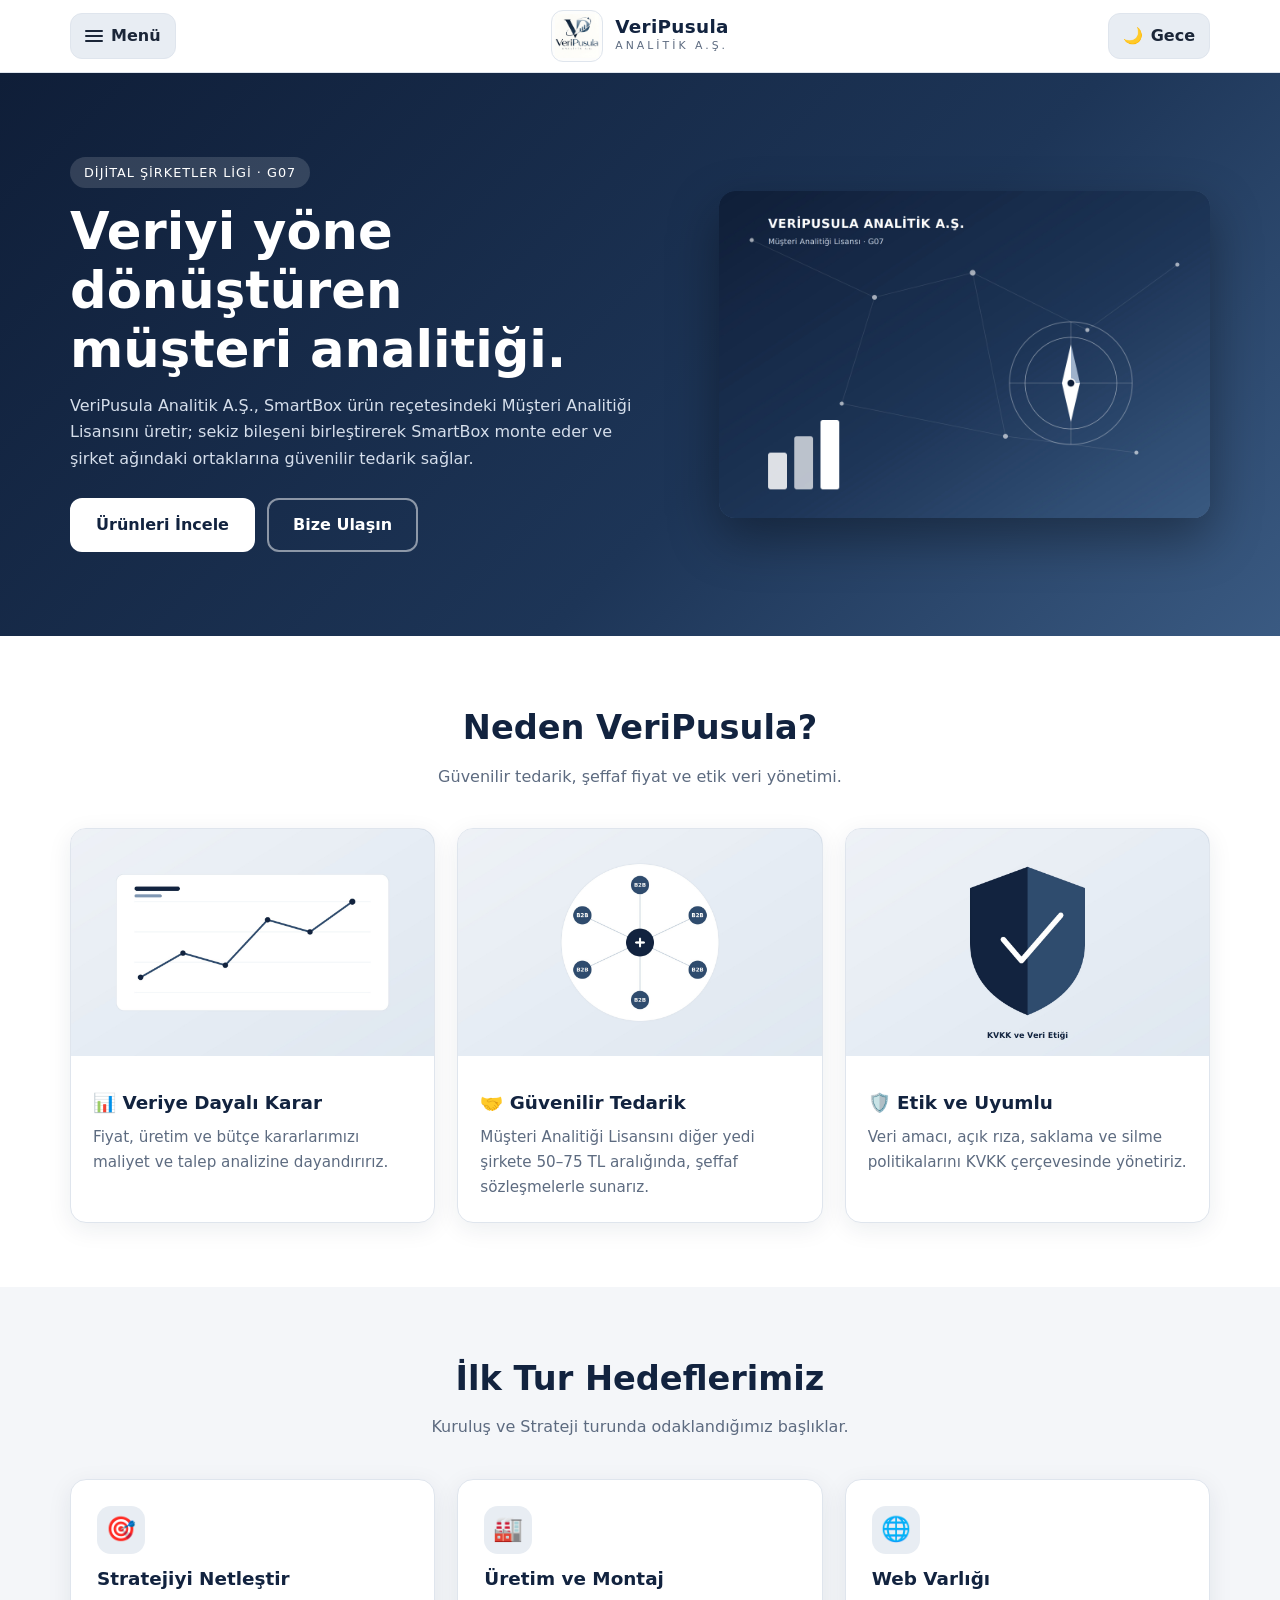
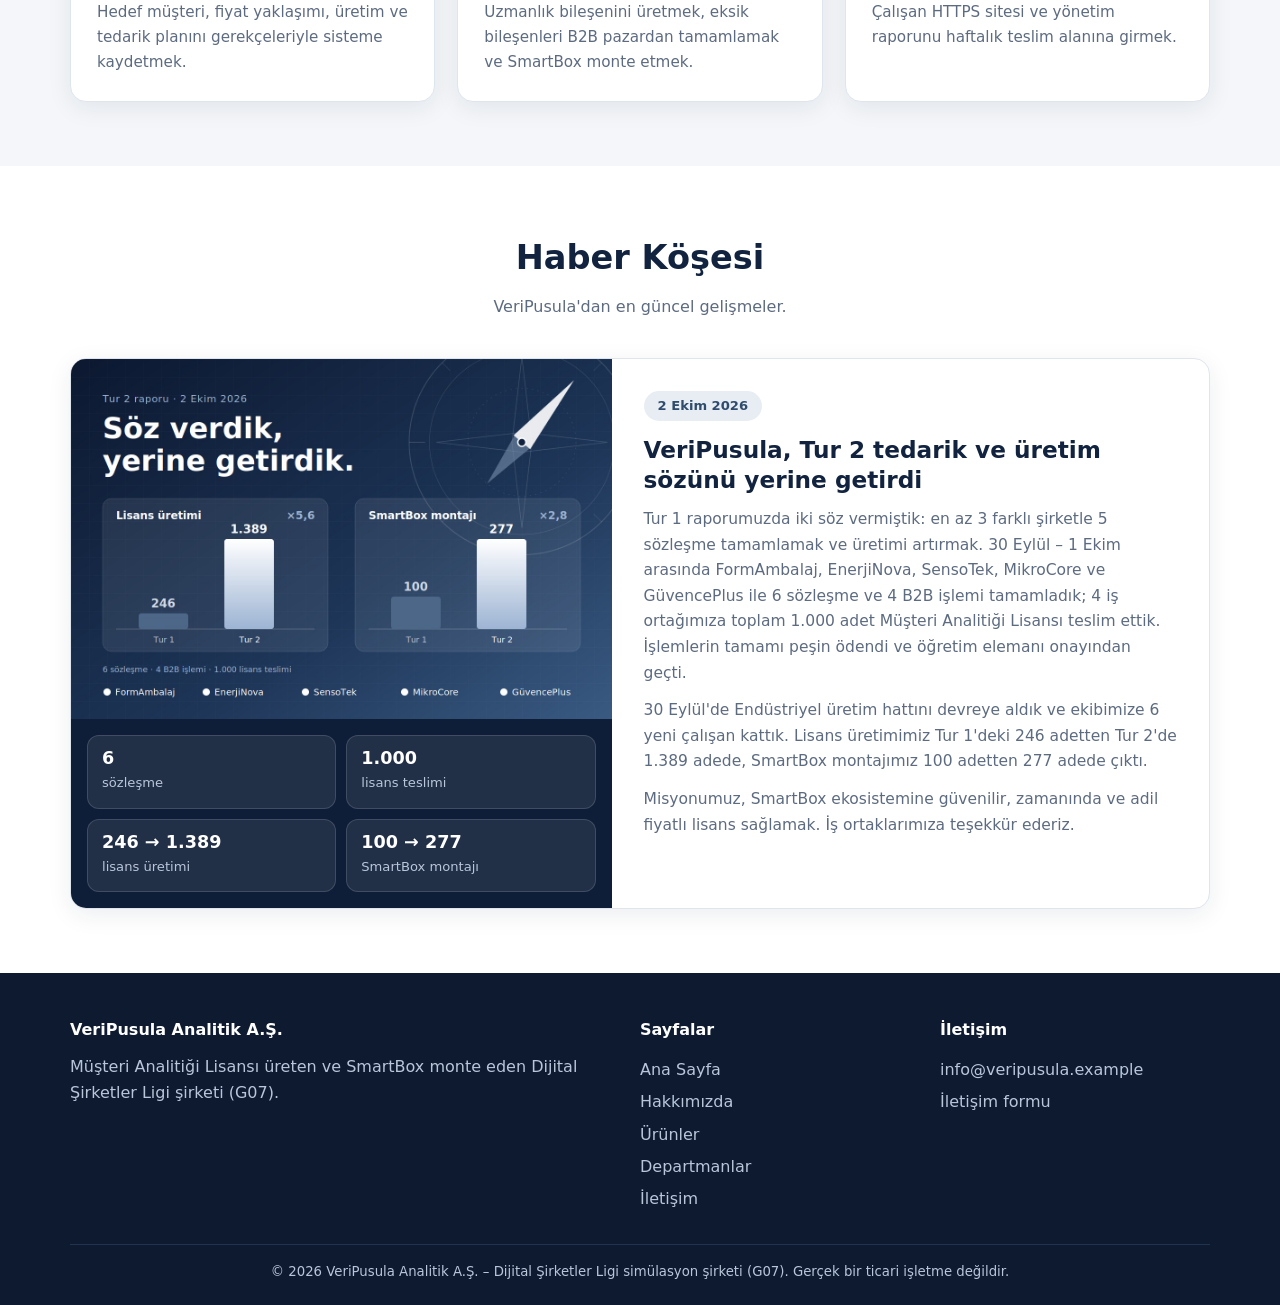
==== index.html @ afc682b8 "Add files via upload" ====
<!DOCTYPE html>
<html lang="tr" data-theme="light">
<head>
<meta charset="UTF-8">
<meta name="viewport" content="width=device-width, initial-scale=1">
<title>Ana Sayfa | VeriPusula Analitik A.Ş.</title>
<meta name="description" content="VeriPusula Analitik A.Ş. – veriyi yöne dönüştüren müşteri analitiği çözümleri.">
<script>try{var t=localStorage.getItem('tema')||(matchMedia('(prefers-color-scheme: dark)').matches?'dark':'light');document.documentElement.setAttribute('data-theme',t)}catch(e){}</script>
<link rel="icon" href="logo.jpg">
<link rel="stylesheet" href="style.css">
<script src="main.js" defer></script>
</head>
<body>

<section class="hero"><div class="container hero-grid">
  <div>
    <span class="tag">DİJİTAL ŞİRKETLER LİGİ · G07</span>
    <h1>Veriyi yöne dönüştüren <br>müşteri analitiği.</h1>
    <p>VeriPusula Analitik A.Ş., SmartBox ürün reçetesindeki Müşteri Analitiği Lisansını üretir; sekiz bileşeni birleştirerek SmartBox monte eder ve şirket ağındaki ortaklarına güvenilir tedarik sağlar.</p>
    <div class="btns"><a class="btn btn-primary" href="urunler.html">Ürünleri İncele</a><a class="btn btn-ghost" href="iletisim.html">Bize Ulaşın</a></div>
  </div>
  <figure class="foto" data-label="ANA SAYFA GÖRSELİ – hero.jpg (1200×800)"><img src="hero.jpg" alt="VeriPusula ana görsel" onerror="this.remove()"></figure>
</div></section>

<!--
<section><div class="container">
  <div class="sec-title reveal"><h2>Rakamlarla Başlangıç</h2><p>Simülasyonun açılış değerleri. Güncel kasa ve stok, lig sistemindeki canlı ekranlardan takip edilir.</p></div>
  <div class="grid g4">
    <div class="card stat reveal"><b>450.000 TL</b><span>Açılış kasası</span></div>
    <div class="card stat reveal"><b>3.300</b><span>Müşteri Analitiği Lisansı stoku</span></div>
    <div class="card stat reveal"><b>1.200</b><span>Tur başına üretim kapasitesi</span></div>
    <div class="card stat reveal"><b>600</b><span>Tur başına SmartBox montajı</span></div>
  </div>
</div></section>
-->
<section class="alt"><div class="container">
  <div class="sec-title reveal"><h2>Neden VeriPusula?</h2><p>Güvenilir tedarik, şeffaf fiyat ve etik veri yönetimi.</p></div>
  <div class="grid g3">
    <article class="card card-img reveal"><figure class="foto" data-label="KART GÖRSELİ 1 – kart1.jpg"><img src="kart1.jpg" alt="Analitik" onerror="this.remove()"></figure><div class="body"><h3>📊 Veriye Dayalı Karar</h3><p>Fiyat, üretim ve bütçe kararlarımızı maliyet ve talep analizine dayandırırız.</p></div></article>
    <article class="card card-img reveal"><figure class="foto" data-label="KART GÖRSELİ 2 – kart2.jpg"><img src="kart2.jpg" alt="Tedarik" onerror="this.remove()"></figure><div class="body"><h3>🤝 Güvenilir Tedarik</h3><p>Müşteri Analitiği Lisansını diğer yedi şirkete 50–75 TL aralığında, şeffaf sözleşmelerle sunarız.</p></div></article>
    <article class="card card-img reveal"><figure class="foto" data-label="KART GÖRSELİ 3 – kart3.jpg"><img src="kart3.jpg" alt="Etik" onerror="this.remove()"></figure><div class="body"><h3>🛡️ Etik ve Uyumlu</h3><p>Veri amacı, açık rıza, saklama ve silme politikalarını KVKK çerçevesinde yönetiriz.</p></div></article>
  </div>
</div></section>

<section><div class="container">
  <div class="sec-title reveal"><h2>İlk Tur Hedeflerimiz</h2><p>Kuruluş ve Strateji turunda odaklandığımız başlıklar.</p></div>
  <div class="grid g3">
    <div class="card reveal"><div class="ico">🎯</div><h3>Stratejiyi Netleştir</h3><p>Hedef müşteri, fiyat yaklaşımı, üretim ve tedarik planını gerekçeleriyle sisteme kaydetmek.</p></div>
    <div class="card reveal"><div class="ico">🏭</div><h3>Üretim ve Montaj</h3><p>Uzmanlık bileşenini üretmek, eksik bileşenleri B2B pazardan tamamlamak ve SmartBox monte etmek.</p></div>
    <div class="card reveal"><div class="ico">🌐</div><h3>Web Varlığı</h3><p>Çalışan HTTPS sitesi ve yönetim raporunu haftalık teslim alanına girmek.</p></div>
  </div>
</div></section>

<!-- ================= HABER KÖŞESİ (footer'ın hemen üstü) ================= -->
<section class="alt" id="haberler"><div class="container">
  <div class="sec-title reveal"><h2>Haber Köşesi</h2><p>VeriPusula'dan en güncel gelişmeler.</p></div>
  <article class="haber reveal">
    <div class="haber-sol">
      <figure class="foto haber-foto" data-label="HABER GÖRSELİ – haber.jpg (1200×800)"><img src="haber.jpg" alt="VeriPusula Tur 2 haberi" onerror="this.remove()"></figure>
      <ul class="haber-rakam">
        <li><b>6</b><span>sözleşme</span></li>
        <li><b>1.000</b><span>lisans teslimi</span></li>
        <li><b>246 → 1.389</b><span>lisans üretimi</span></li>
        <li><b>100 → 277</b><span>SmartBox montajı</span></li>
      </ul>
    </div>
    <div class="haber-body">
      <time class="haber-tarih" datetime="2026-10-02">2 Ekim 2026</time>
      <h3>VeriPusula, Tur 2 tedarik ve üretim sözünü yerine getirdi</h3>
      <p>Tur 1 raporumuzda iki söz vermiştik: en az 3 farklı şirketle 5 sözleşme tamamlamak ve üretimi artırmak. 30 Eylül – 1 Ekim arasında FormAmbalaj, EnerjiNova, SensoTek, MikroCore ve GüvencePlus ile 6 sözleşme ve 4 B2B işlemi tamamladık; 4 iş ortağımıza toplam 1.000 adet Müşteri Analitiği Lisansı teslim ettik. İşlemlerin tamamı peşin ödendi ve öğretim elemanı onayından geçti.</p>
      <p>30 Eylül'de Endüstriyel üretim hattını devreye aldık ve ekibimize 6 yeni çalışan kattık. Lisans üretimimiz Tur 1'deki 246 adetten Tur 2'de 1.389 adede, SmartBox montajımız 100 adetten 277 adede çıktı.</p>
      <p>Misyonumuz, SmartBox ekosistemine güvenilir, zamanında ve adil fiyatlı lisans sağlamak. İş ortaklarımıza teşekkür ederiz.</p>
    </div>
  </article>
</div></section>

</body>
</html>
---- style.css ----
/* VeriPusula Analitik A.Ş. – Ortak stil dosyası */
:root{
  --bg:#f4f6f9; --bg2:#ffffff; --card:#ffffff; --text:#1b2638; --muted:#5d6b80;
  --primary:#12233f; --accent:#2f4b6e; --soft:#7f97b3; --line:#dfe5ed;
  --chip:#e8edf3; --shadow:0 6px 24px rgba(18,35,63,.08); --ok:#2e7d5b; --warn:#b7791f; --bad:#b83a3a;
  --radius:16px;
}
:root[data-theme="dark"]{
  --bg:#0b1322; --bg2:#101b2f; --card:#142238; --text:#e6ebf3; --muted:#9aa9bf;
  --primary:#9db4d3; --accent:#6f8fb8; --soft:#4d6788; --line:#22334d;
  --chip:#1b2c46; --shadow:0 6px 24px rgba(0,0,0,.35);
}
*{box-sizing:border-box;margin:0;padding:0}
html{scroll-behavior:smooth}
body{font-family:'Segoe UI',system-ui,-apple-system,Roboto,Arial,sans-serif;background:var(--bg);color:var(--text);line-height:1.65;transition:background .3s,color .3s}
img{max-width:100%;display:block}
a{color:var(--accent);text-decoration:none}
.container{width:min(1140px,92%);margin-inline:auto}

/* ---------- Navbar ---------- */
.navbar{position:sticky;top:0;z-index:100;background:var(--bg2);border-bottom:1px solid var(--line)}
.nav-inner{display:grid;grid-template-columns:1fr auto 1fr;align-items:center;height:72px;gap:12px}
.nav-left{position:relative;justify-self:start}
.nav-right{justify-self:end}
.icon-btn{display:inline-flex;align-items:center;gap:8px;background:var(--chip);color:var(--text);border:1px solid var(--line);border-radius:12px;padding:9px 14px;font:inherit;font-weight:600;cursor:pointer;transition:.2s}
.icon-btn:hover{background:var(--accent);color:#fff;border-color:var(--accent)}
.burger{width:18px;height:12px;position:relative;display:inline-block}
.burger i{position:absolute;left:0;width:100%;height:2px;background:currentColor;border-radius:2px;transition:.25s}
.burger i:nth-child(1){top:0}.burger i:nth-child(2){top:5px}.burger i:nth-child(3){top:10px}
.nav-left.open .burger i:nth-child(1){transform:translateY(5px) rotate(45deg)}
.nav-left.open .burger i:nth-child(2){opacity:0}
.nav-left.open .burger i:nth-child(3){transform:translateY(-5px) rotate(-45deg)}
.dropdown{position:absolute;top:calc(100% + 10px);left:0;min-width:230px;background:var(--card);border:1px solid var(--line);border-radius:14px;box-shadow:var(--shadow);padding:8px;opacity:0;visibility:hidden;transform:translateY(-8px);transition:.2s}
.nav-left.open .dropdown{opacity:1;visibility:visible;transform:none}
.dropdown a{display:block;padding:11px 14px;border-radius:10px;color:var(--text);font-weight:500}
.dropdown a:hover{background:var(--chip)}
.dropdown a.active{background:var(--accent);color:#fff}
.brand{display:flex;align-items:center;gap:12px;color:var(--text)}
.brand .logo-chip{background:#fdfdfc;border-radius:12px;padding:3px;border:1px solid var(--line);height:52px;width:52px;display:grid;place-items:center;overflow:hidden}
.brand img{height:100%;width:100%;object-fit:contain}
.brand b{display:block;font-size:1.15rem;letter-spacing:.3px;color:var(--primary);line-height:1.1}
.brand small{display:block;font-size:.68rem;letter-spacing:3px;color:var(--muted)}
.theme-btn .ic-sun{display:none}
:root[data-theme="dark"] .theme-btn .ic-sun{display:inline}
:root[data-theme="dark"] .theme-btn .ic-moon{display:none}

/* ---------- Hero ---------- */
.hero{background:linear-gradient(135deg,#0f1e38 0%,#1d3557 60%,#3a5a82 100%);color:#fff;padding:84px 0}
.hero-grid{display:grid;grid-template-columns:1.1fr .9fr;gap:48px;align-items:center}
.hero h1{font-size:clamp(2rem,4.5vw,3.2rem);line-height:1.15;margin:14px 0}
.hero p{color:#d5deeb;max-width:56ch}
.tag{display:inline-block;padding:5px 14px;border-radius:99px;background:rgba(255,255,255,.14);font-size:.8rem;letter-spacing:1px}
.page-hero{padding:56px 0;background:linear-gradient(135deg,#0f1e38,#2a4468);color:#fff}
.page-hero h1{font-size:clamp(1.8rem,4vw,2.6rem)}
.page-hero p{color:#d5deeb;max-width:60ch}
.btns{display:flex;gap:12px;flex-wrap:wrap;margin-top:26px}
.btn{display:inline-block;padding:12px 24px;border-radius:12px;font:inherit;font-weight:600;border:2px solid transparent;cursor:pointer;transition:.2s}
.btn-primary{background:#fff;color:#12233f}.btn-primary:hover{transform:translateY(-2px);box-shadow:0 8px 20px rgba(0,0,0,.25)}
.btn-ghost{border-color:rgba(255,255,255,.5);color:#fff}.btn-ghost:hover{background:rgba(255,255,255,.12)}
.btn-solid{background:var(--accent);color:#fff}.btn-solid:hover{background:var(--primary);color:var(--bg)}

/* ---------- Bölümler & kartlar ---------- */
section{padding:64px 0}
.alt{background:var(--bg2)}
.sec-title{text-align:center;margin-bottom:38px}
.sec-title h2{font-size:clamp(1.5rem,3vw,2.1rem);color:var(--primary)}
.sec-title p{color:var(--muted);max-width:60ch;margin:8px auto 0}
.grid{display:grid;gap:22px}
.g2{grid-template-columns:repeat(2,1fr)}.g3{grid-template-columns:repeat(3,1fr)}.g4{grid-template-columns:repeat(4,1fr)}
.card{background:var(--card);border:1px solid var(--line);border-radius:var(--radius);padding:26px;box-shadow:var(--shadow);transition:transform .25s,box-shadow .25s}
.card:hover{transform:translateY(-5px)}
.card h3{color:var(--primary);margin:10px 0 6px;font-size:1.15rem}
.card p,.card li{color:var(--muted);font-size:.95rem}
.card ul{padding-left:18px;margin-top:8px}
.ico{width:48px;height:48px;border-radius:14px;display:grid;place-items:center;font-size:1.5rem;background:var(--chip)}
.stat{text-align:center}
.stat b{display:block;font-size:1.9rem;color:var(--primary)}
.stat span{color:var(--muted);font-size:.9rem}
.card-img{padding:0;overflow:hidden}
.card-img .body{padding:22px}

/* Fotoğraf yer tutucusu: images/ klasörüne dosyayı koyunca otomatik görünür */
.foto{position:relative;width:100%;aspect-ratio:3/2;border-radius:var(--radius);overflow:hidden;background:linear-gradient(135deg,var(--chip),var(--soft));display:grid;place-items:center}
.foto::after{content:"📷 " attr(data-label);color:var(--muted);font-size:.85rem;text-align:center;padding:12px}
.foto img{position:absolute;inset:0;width:100%;height:100%;object-fit:cover;z-index:1}
.card-img .foto{border-radius:0;aspect-ratio:16/10}
.hero .foto{box-shadow:0 20px 50px rgba(0,0,0,.35);background:linear-gradient(135deg,#2a4468,#4d6788)}
.hero .foto::after{color:#d5deeb}
.split{display:grid;grid-template-columns:1fr 1fr;gap:44px;align-items:center}
.split h2{color:var(--primary);margin-bottom:12px}
.split p{color:var(--muted);margin-bottom:12px}
.chip{display:inline-block;background:var(--chip);color:var(--text);border-radius:99px;padding:4px 12px;font-size:.8rem;margin:3px 3px 0 0}
.timeline{border-left:3px solid var(--soft);padding-left:22px;display:grid;gap:18px}
.timeline div{position:relative}
.timeline div::before{content:"";position:absolute;left:-30px;top:6px;width:13px;height:13px;border-radius:50%;background:var(--accent);border:3px solid var(--bg)}
.timeline b{color:var(--primary)}.timeline span{display:block;color:var(--muted);font-size:.93rem}

/* ---------- Tablo & stok ---------- */
.table-wrap{overflow-x:auto;border:1px solid var(--line);border-radius:var(--radius);background:var(--card);box-shadow:var(--shadow)}
table{width:100%;border-collapse:collapse;min-width:640px}
th,td{padding:13px 16px;text-align:left;border-bottom:1px solid var(--line);font-size:.93rem}
th{background:var(--chip);color:var(--primary);font-size:.8rem;text-transform:uppercase;letter-spacing:.6px}
tr:last-child td{border-bottom:0}
.bar{height:8px;background:var(--chip);border-radius:9px;overflow:hidden;min-width:90px}
.bar i{display:block;height:100%;background:var(--accent);border-radius:9px}
.badge{padding:3px 10px;border-radius:99px;font-size:.75rem;font-weight:600;color:#fff}
.b-ok{background:var(--ok)}.b-warn{background:var(--warn)}.b-bad{background:var(--bad)}
.status{padding:10px 14px;border-radius:12px;background:var(--chip);color:var(--muted);font-size:.88rem;margin-bottom:16px}

/* ---------- Form ---------- */
form{display:grid;gap:14px}
label{font-weight:600;font-size:.9rem;color:var(--primary)}
input,select,textarea{width:100%;padding:12px 14px;border-radius:12px;border:1px solid var(--line);background:var(--bg2);color:var(--text);font:inherit;margin-top:5px}
input:focus,select:focus,textarea:focus{outline:2px solid var(--soft);border-color:var(--soft)}
.row{display:grid;grid-template-columns:repeat(auto-fit,minmax(170px,1fr));gap:14px}
.msg{font-size:.9rem;min-height:1.2em}.msg.ok{color:var(--ok)}.msg.err{color:var(--bad)}

/* ---------- Footer ---------- */
footer{background:#0d1a30;color:#b9c6da;padding:44px 0 22px}
.foot-grid{display:grid;grid-template-columns:2fr 1fr 1fr;gap:30px}
footer h4{color:#fff;margin-bottom:10px}
footer a{display:block;color:#b9c6da;padding:3px 0}footer a:hover{color:#fff}
.copy{border-top:1px solid #22334d;margin-top:28px;padding-top:16px;text-align:center;font-size:.83rem}

/* ---------- Animasyon ---------- */
.reveal{opacity:0;transform:translateY(22px);transition:opacity .6s,transform .6s}
.reveal.show{opacity:1;transform:none}
@media (prefers-reduced-motion:reduce){.reveal{opacity:1;transform:none;transition:none}html{scroll-behavior:auto}}

/* ---------- Duyarlı ---------- */
@media(max-width:900px){
  .hero-grid,.split,.g2,.foot-grid{grid-template-columns:1fr}
  .g3,.g4{grid-template-columns:repeat(2,1fr)}
}
@media(max-width:600px){
  .g3,.g4{grid-template-columns:1fr}
  .brand small,.icon-btn .lbl{display:none}
  .brand b{font-size:1rem}
  .hero{padding:56px 0}
}

/* ---------- Haber Köşesi ---------- */
.haber{display:grid;grid-template-columns:minmax(0,.95fr) minmax(0,1.05fr);background:var(--card);border:1px solid var(--line);border-radius:var(--radius);box-shadow:var(--shadow);overflow:hidden}
.haber-sol{display:flex;flex-direction:column;gap:0;background:#0f1e38;min-width:0}
.haber-foto{width:100%;aspect-ratio:3/2;height:auto;min-height:0;border-radius:0;flex:none}
.haber-foto img{object-fit:contain;object-position:center}
.haber-body{padding:32px;min-width:0}
.haber-tarih{display:inline-block;background:var(--chip);color:var(--accent);border-radius:99px;padding:4px 14px;font-size:.82rem;font-weight:600}
.haber-body h3{color:var(--primary);font-size:1.45rem;line-height:1.3;margin:14px 0 12px}
.haber-body p{color:var(--muted);font-size:.97rem;margin-bottom:12px}
.haber-rakam{list-style:none;display:grid;grid-template-columns:repeat(2,1fr);gap:10px;margin:0;padding:16px}
.haber-rakam li{background:rgba(255,255,255,.08);border:1px solid rgba(255,255,255,.14);border-radius:12px;padding:12px 14px}
.haber-rakam b{display:block;color:#fff;font-size:1.1rem;line-height:1.2}
.haber-rakam span{color:#b9c6da;font-size:.82rem}
@media(max-width:900px){
  .haber{grid-template-columns:1fr}
  .haber-body{padding:24px}
}
@media(max-width:420px){.haber-rakam{grid-template-columns:1fr}}
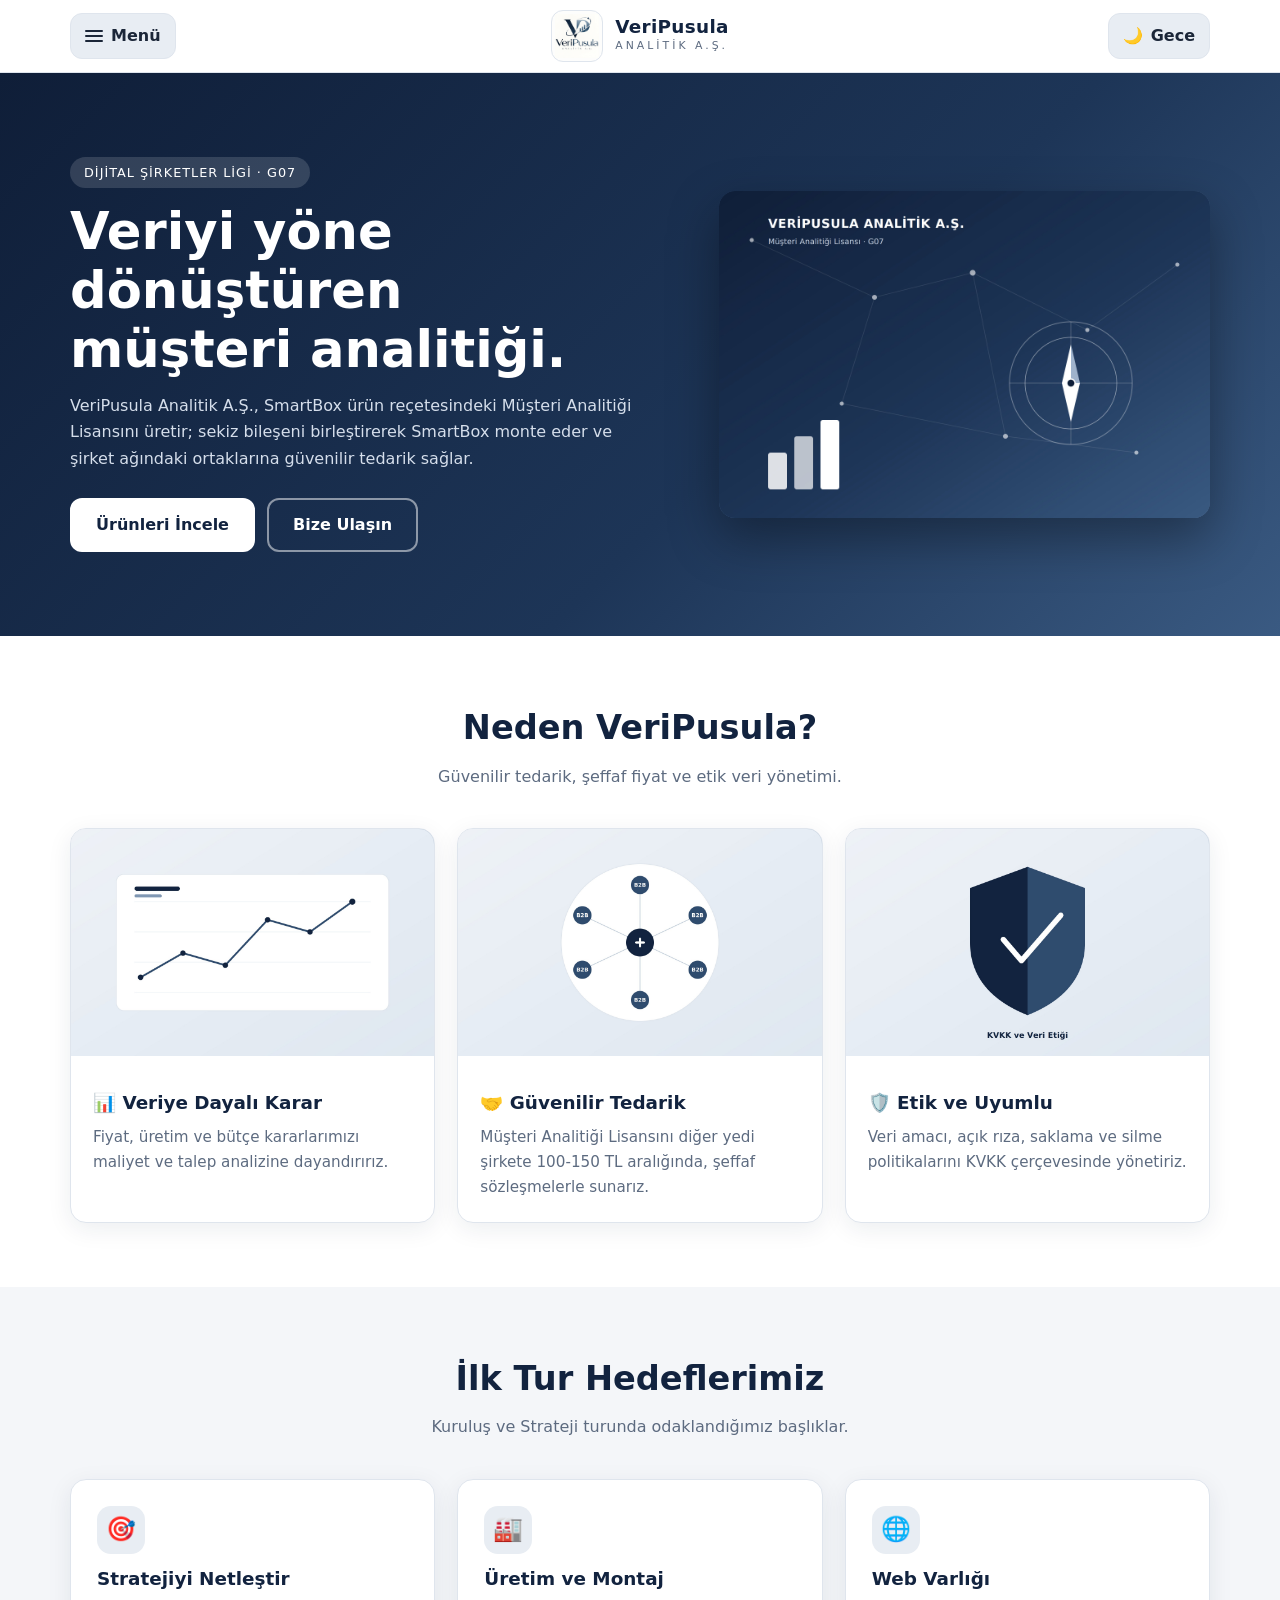
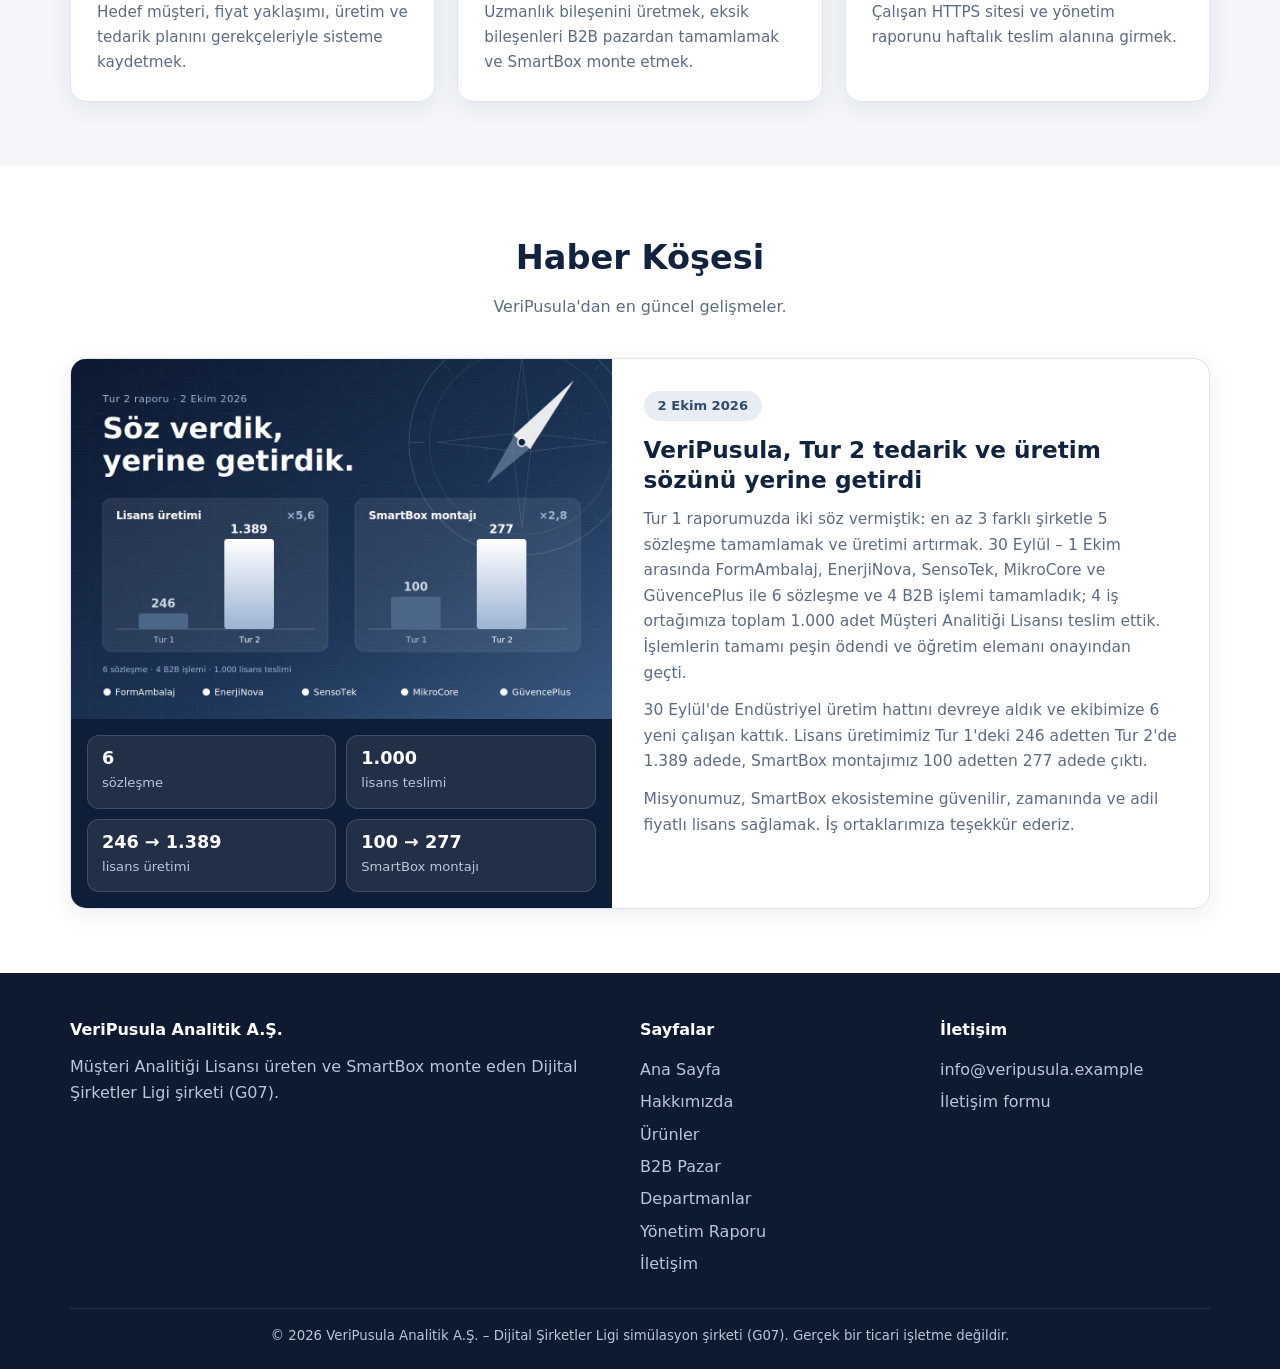
==== commit 3d52a30f: "Update index.html" ====
--- a/index.html
+++ b/index.html
@@ -37,7 +37,7 @@
   <div class="sec-title reveal"><h2>Neden VeriPusula?</h2><p>Güvenilir tedarik, şeffaf fiyat ve etik veri yönetimi.</p></div>
   <div class="grid g3">
     <article class="card card-img reveal"><figure class="foto" data-label="KART GÖRSELİ 1 – kart1.jpg"><img src="kart1.jpg" alt="Analitik" onerror="this.remove()"></figure><div class="body"><h3>📊 Veriye Dayalı Karar</h3><p>Fiyat, üretim ve bütçe kararlarımızı maliyet ve talep analizine dayandırırız.</p></div></article>
-    <article class="card card-img reveal"><figure class="foto" data-label="KART GÖRSELİ 2 – kart2.jpg"><img src="kart2.jpg" alt="Tedarik" onerror="this.remove()"></figure><div class="body"><h3>🤝 Güvenilir Tedarik</h3><p>Müşteri Analitiği Lisansını diğer yedi şirkete 50–75 TL aralığında, şeffaf sözleşmelerle sunarız.</p></div></article>
+    <article class="card card-img reveal"><figure class="foto" data-label="KART GÖRSELİ 2 – kart2.jpg"><img src="kart2.jpg" alt="Tedarik" onerror="this.remove()"></figure><div class="body"><h3>🤝 Güvenilir Tedarik</h3><p>Müşteri Analitiği Lisansını diğer yedi şirkete 100-150 TL aralığında, şeffaf sözleşmelerle sunarız.</p></div></article>
     <article class="card card-img reveal"><figure class="foto" data-label="KART GÖRSELİ 3 – kart3.jpg"><img src="kart3.jpg" alt="Etik" onerror="this.remove()"></figure><div class="body"><h3>🛡️ Etik ve Uyumlu</h3><p>Veri amacı, açık rıza, saklama ve silme politikalarını KVKK çerçevesinde yönetiriz.</p></div></article>
   </div>
 </div></section>
--- a/style.css
+++ b/style.css
@@ -157,3 +157,34 @@
   .haber-body{padding:24px}
 }
 @media(max-width:420px){.haber-rakam{grid-template-columns:1fr}}
+
+/* ---------- B2B & Yönetim sayfaları ---------- */
+.callout{border-left:4px solid var(--accent);background:var(--chip);color:var(--muted);padding:14px 18px;border-radius:12px;font-size:.92rem}
+.callout a{font-weight:600;text-decoration:underline}
+.table-wrap td a{text-decoration:underline}
+section[id]{scroll-margin-top:84px}
+
+/* risk ısı haritası */
+.heat{display:grid;grid-template-columns:auto repeat(3,1fr);gap:6px;align-items:stretch}
+.h-lbl{display:flex;align-items:center;justify-content:center;font-size:.78rem;font-weight:600;color:var(--muted);text-align:center;padding:0 6px}
+.h-col{padding:6px 0}
+.cell{min-height:92px;border-radius:12px;display:flex;flex-wrap:wrap;gap:6px;align-items:center;justify-content:center;padding:8px;color:#fff;font-weight:700}
+.cell.low{background:var(--ok)}.cell.med{background:var(--warn)}.cell.high{background:var(--bad)}
+.cell span{background:rgba(0,0,0,.28);border-radius:8px;padding:2px 9px;font-size:.82rem}
+
+/* örnek sözleşme belgesi (gece modunda da kâğıt gibi açık kalır) */
+.doc{background:#fff;color:#1b2638;border:1px solid #dfe5ed;border-radius:14px;padding:34px;box-shadow:var(--shadow);max-width:820px;margin-inline:auto}
+.doc h3{color:#12233f;text-align:center;letter-spacing:1px;margin:0 0 4px;font-size:1.2rem}
+.doc-meta{text-align:center;color:#5d6b80;font-size:.85rem;margin-bottom:18px}
+.doc ol{padding-left:22px;display:grid;gap:10px;color:#1b2638;font-size:.95rem}
+.doc li{color:#1b2638;font-size:.95rem}
+.doc a{color:#2f4b6e;text-decoration:underline}
+.doc-imza{display:flex;justify-content:space-between;gap:20px;margin-top:34px;color:#5d6b80;font-size:.88rem}
+.doc-imza span{flex:1;text-align:center;border-top:1px solid #9aa9bf;padding-top:8px}
+
+@media(max-width:600px){
+  .heat{grid-template-columns:auto repeat(3,1fr);gap:4px}
+  .h-lbl{font-size:.68rem}
+  .cell{min-height:70px;padding:4px}
+  .doc{padding:22px}
+}
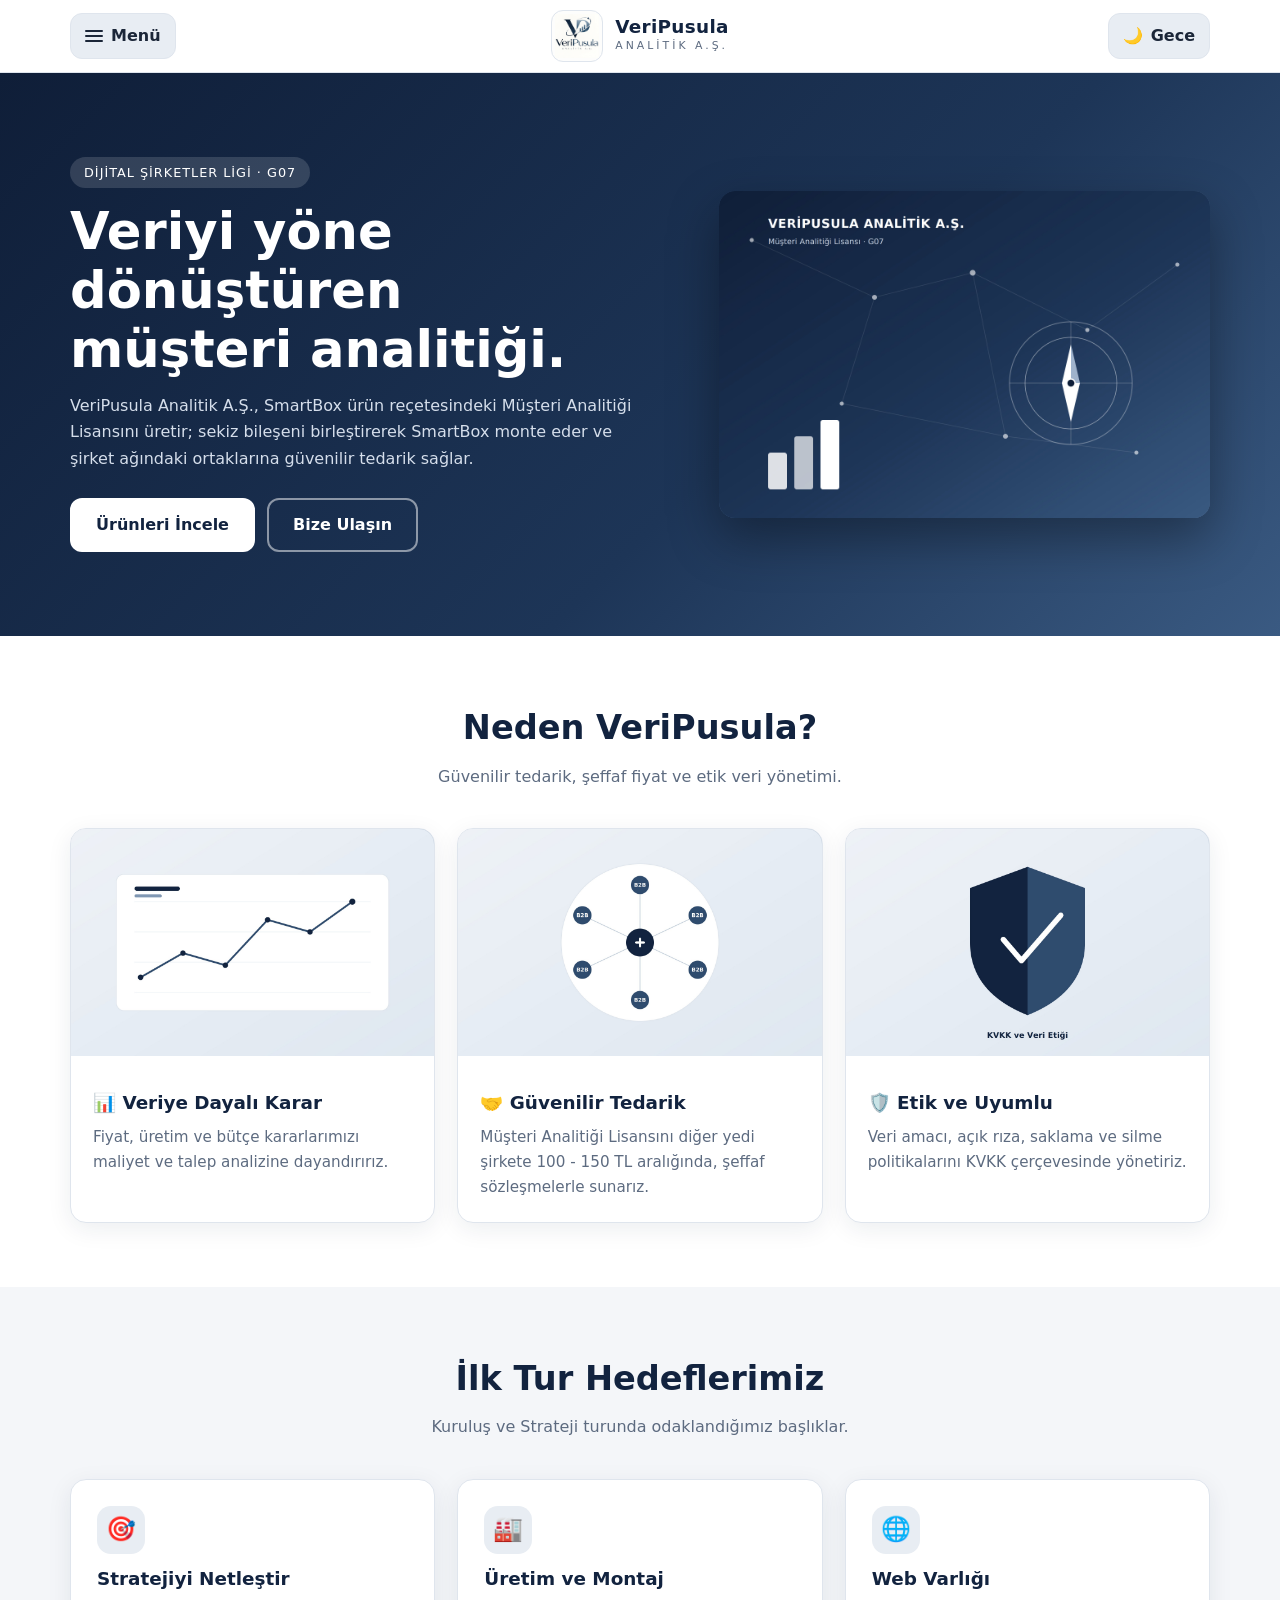
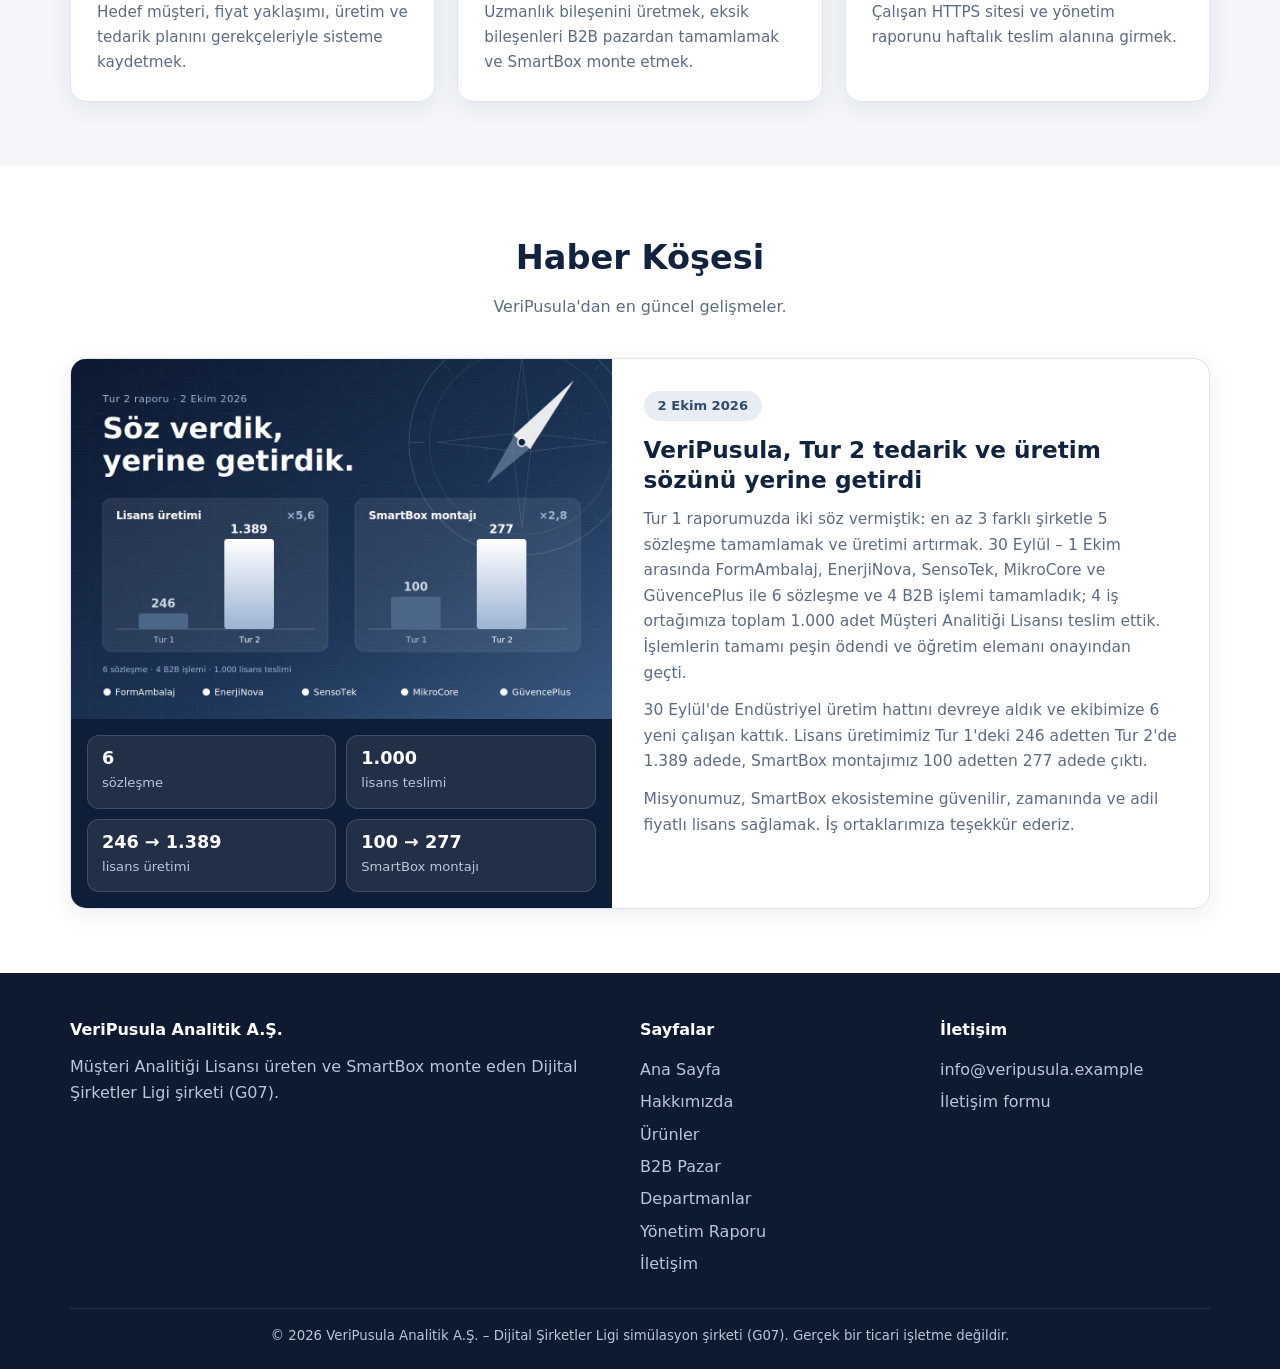
==== commit 4e8eb9ab: "Update index.html" ====
--- a/index.html
+++ b/index.html
@@ -37,7 +37,7 @@
   <div class="sec-title reveal"><h2>Neden VeriPusula?</h2><p>Güvenilir tedarik, şeffaf fiyat ve etik veri yönetimi.</p></div>
   <div class="grid g3">
     <article class="card card-img reveal"><figure class="foto" data-label="KART GÖRSELİ 1 – kart1.jpg"><img src="kart1.jpg" alt="Analitik" onerror="this.remove()"></figure><div class="body"><h3>📊 Veriye Dayalı Karar</h3><p>Fiyat, üretim ve bütçe kararlarımızı maliyet ve talep analizine dayandırırız.</p></div></article>
-    <article class="card card-img reveal"><figure class="foto" data-label="KART GÖRSELİ 2 – kart2.jpg"><img src="kart2.jpg" alt="Tedarik" onerror="this.remove()"></figure><div class="body"><h3>🤝 Güvenilir Tedarik</h3><p>Müşteri Analitiği Lisansını diğer yedi şirkete 100-150 TL aralığında, şeffaf sözleşmelerle sunarız.</p></div></article>
+    <article class="card card-img reveal"><figure class="foto" data-label="KART GÖRSELİ 2 – kart2.jpg"><img src="kart2.jpg" alt="Tedarik" onerror="this.remove()"></figure><div class="body"><h3>🤝 Güvenilir Tedarik</h3><p>Müşteri Analitiği Lisansını diğer yedi şirkete 100 - 150 TL aralığında, şeffaf sözleşmelerle sunarız.</p></div></article>
     <article class="card card-img reveal"><figure class="foto" data-label="KART GÖRSELİ 3 – kart3.jpg"><img src="kart3.jpg" alt="Etik" onerror="this.remove()"></figure><div class="body"><h3>🛡️ Etik ve Uyumlu</h3><p>Veri amacı, açık rıza, saklama ve silme politikalarını KVKK çerçevesinde yönetiriz.</p></div></article>
   </div>
 </div></section>
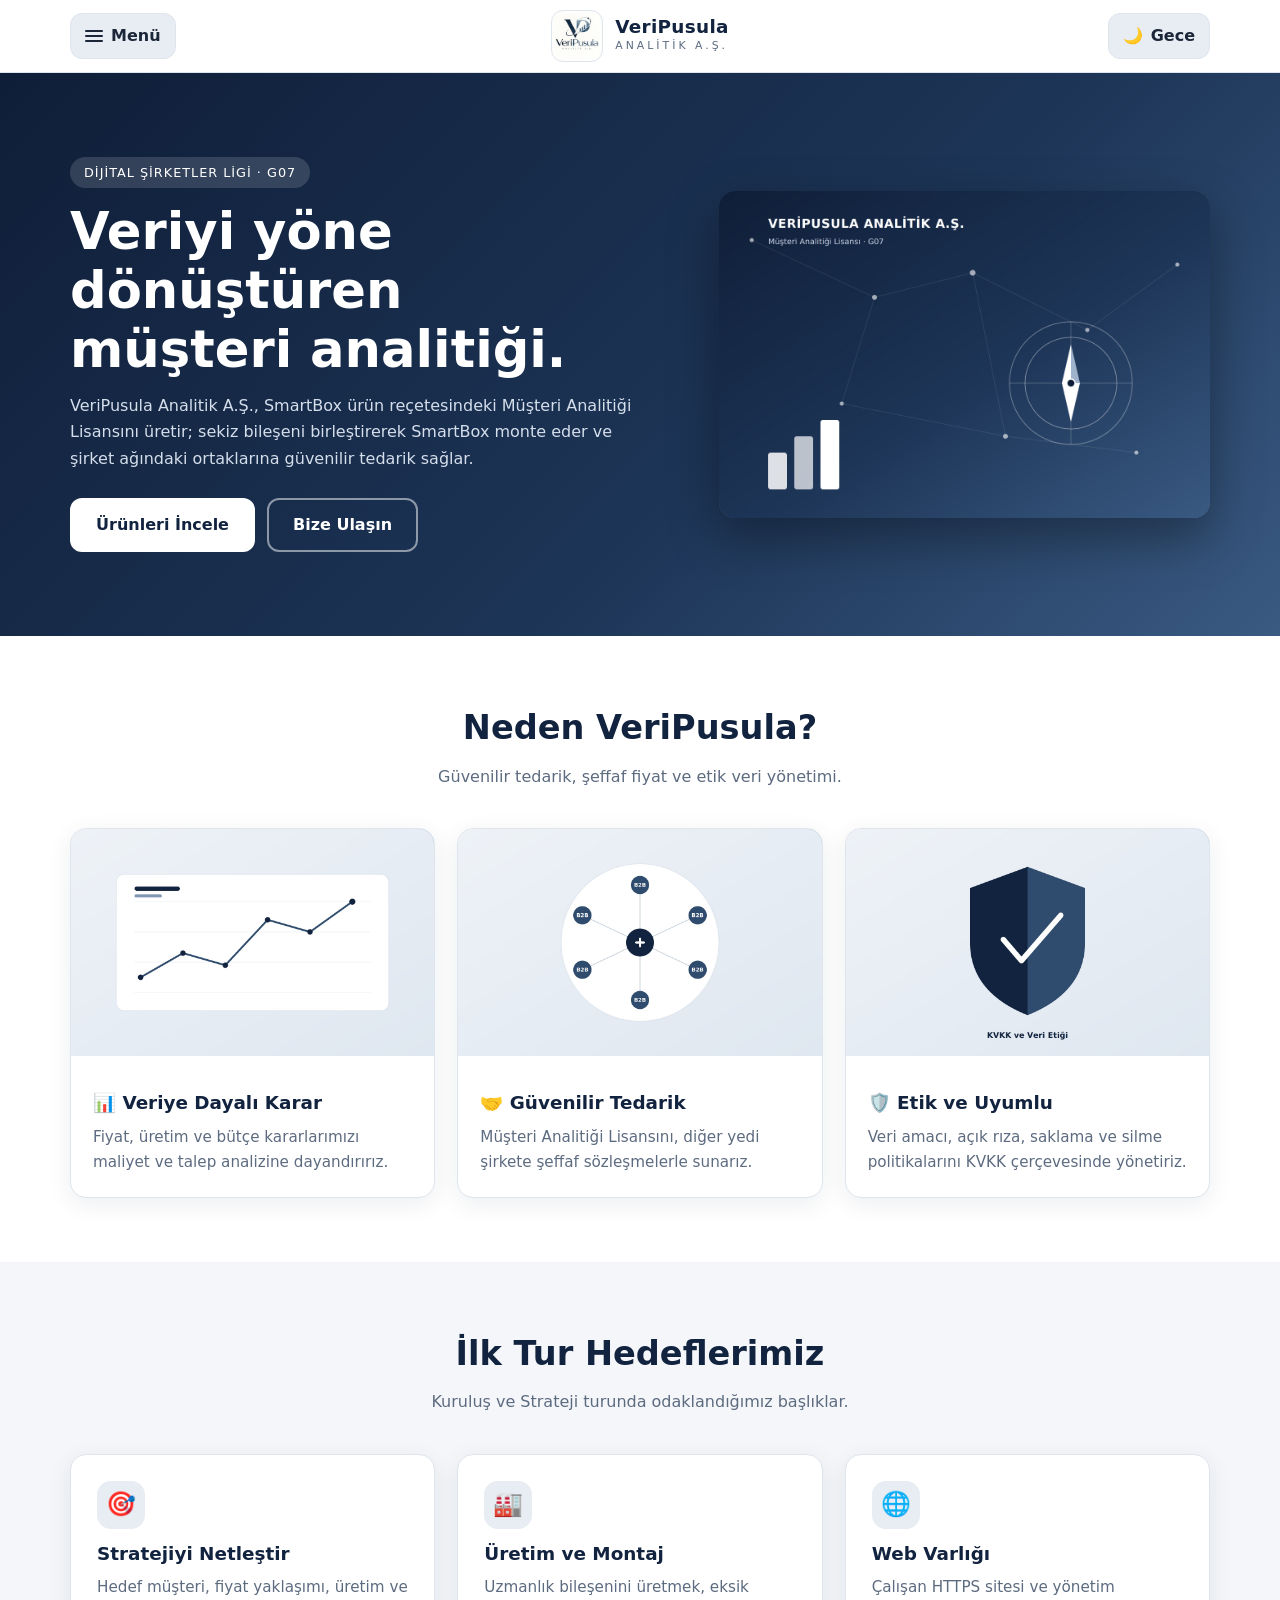
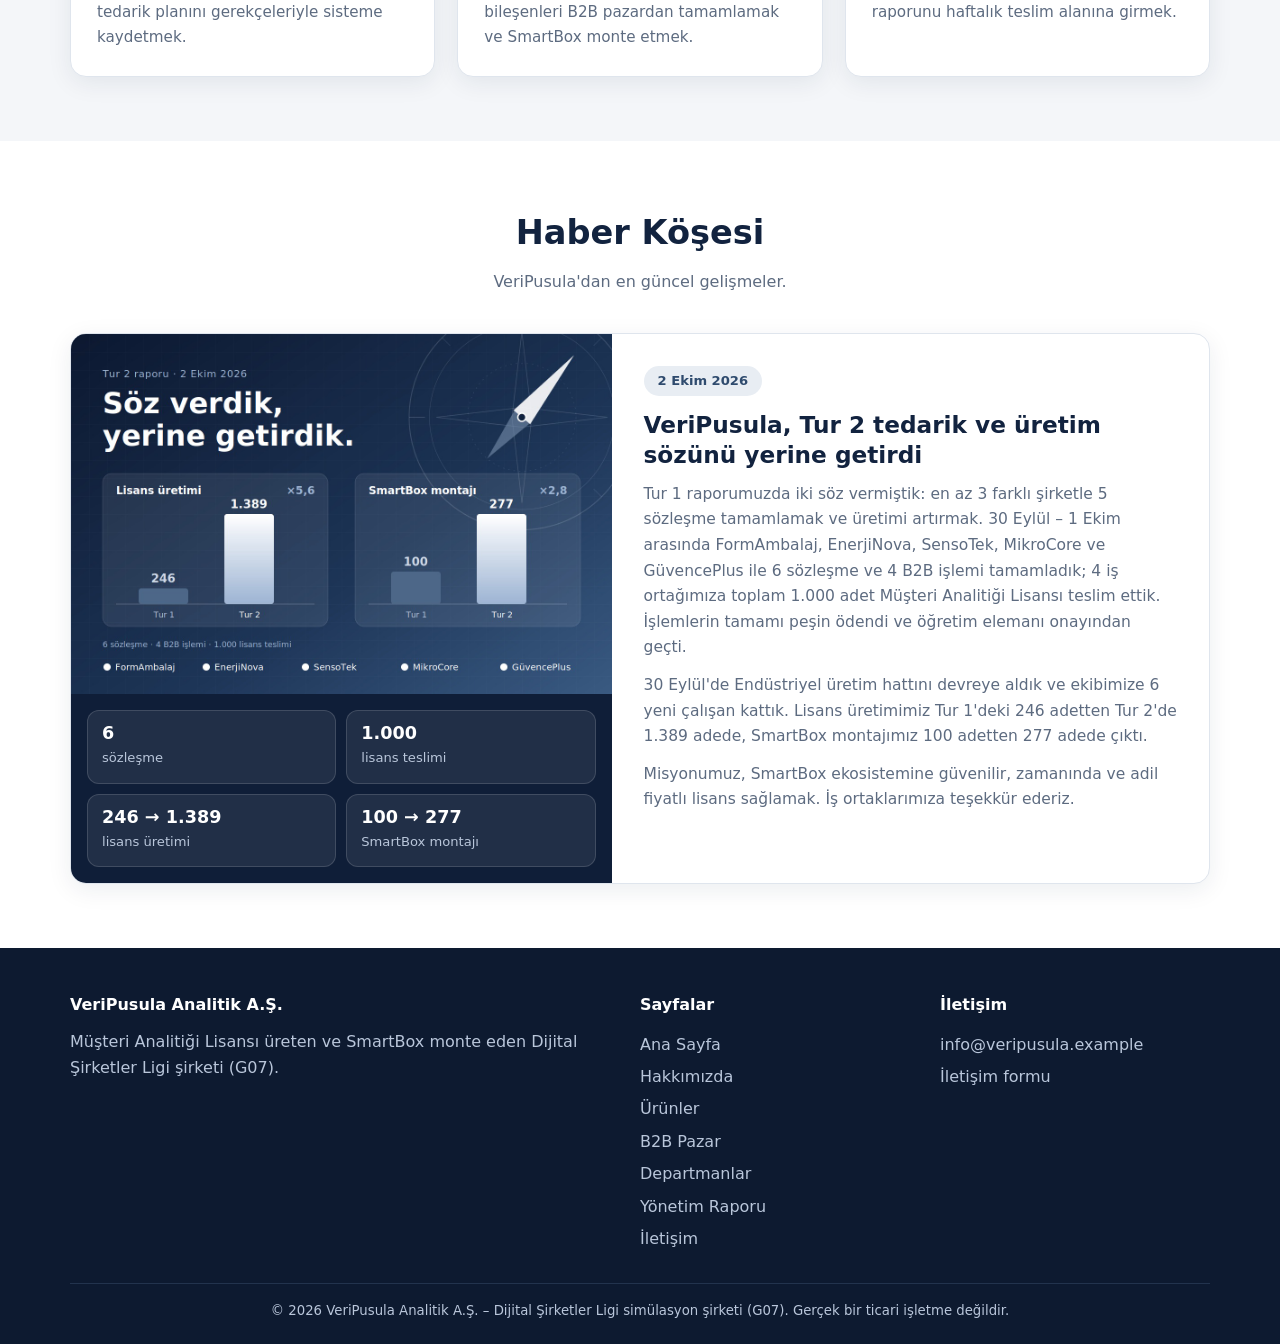
==== commit e458e212: "Update index.html" ====
--- a/index.html
+++ b/index.html
@@ -37,7 +37,7 @@
   <div class="sec-title reveal"><h2>Neden VeriPusula?</h2><p>Güvenilir tedarik, şeffaf fiyat ve etik veri yönetimi.</p></div>
   <div class="grid g3">
     <article class="card card-img reveal"><figure class="foto" data-label="KART GÖRSELİ 1 – kart1.jpg"><img src="kart1.jpg" alt="Analitik" onerror="this.remove()"></figure><div class="body"><h3>📊 Veriye Dayalı Karar</h3><p>Fiyat, üretim ve bütçe kararlarımızı maliyet ve talep analizine dayandırırız.</p></div></article>
-    <article class="card card-img reveal"><figure class="foto" data-label="KART GÖRSELİ 2 – kart2.jpg"><img src="kart2.jpg" alt="Tedarik" onerror="this.remove()"></figure><div class="body"><h3>🤝 Güvenilir Tedarik</h3><p>Müşteri Analitiği Lisansını diğer yedi şirkete 100 - 150 TL aralığında, şeffaf sözleşmelerle sunarız.</p></div></article>
+    <article class="card card-img reveal"><figure class="foto" data-label="KART GÖRSELİ 2 – kart2.jpg"><img src="kart2.jpg" alt="Tedarik" onerror="this.remove()"></figure><div class="body"><h3>🤝 Güvenilir Tedarik</h3><p>Müşteri Analitiği Lisansını, diğer yedi şirkete şeffaf sözleşmelerle sunarız.</p></div></article>
     <article class="card card-img reveal"><figure class="foto" data-label="KART GÖRSELİ 3 – kart3.jpg"><img src="kart3.jpg" alt="Etik" onerror="this.remove()"></figure><div class="body"><h3>🛡️ Etik ve Uyumlu</h3><p>Veri amacı, açık rıza, saklama ve silme politikalarını KVKK çerçevesinde yönetiriz.</p></div></article>
   </div>
 </div></section>
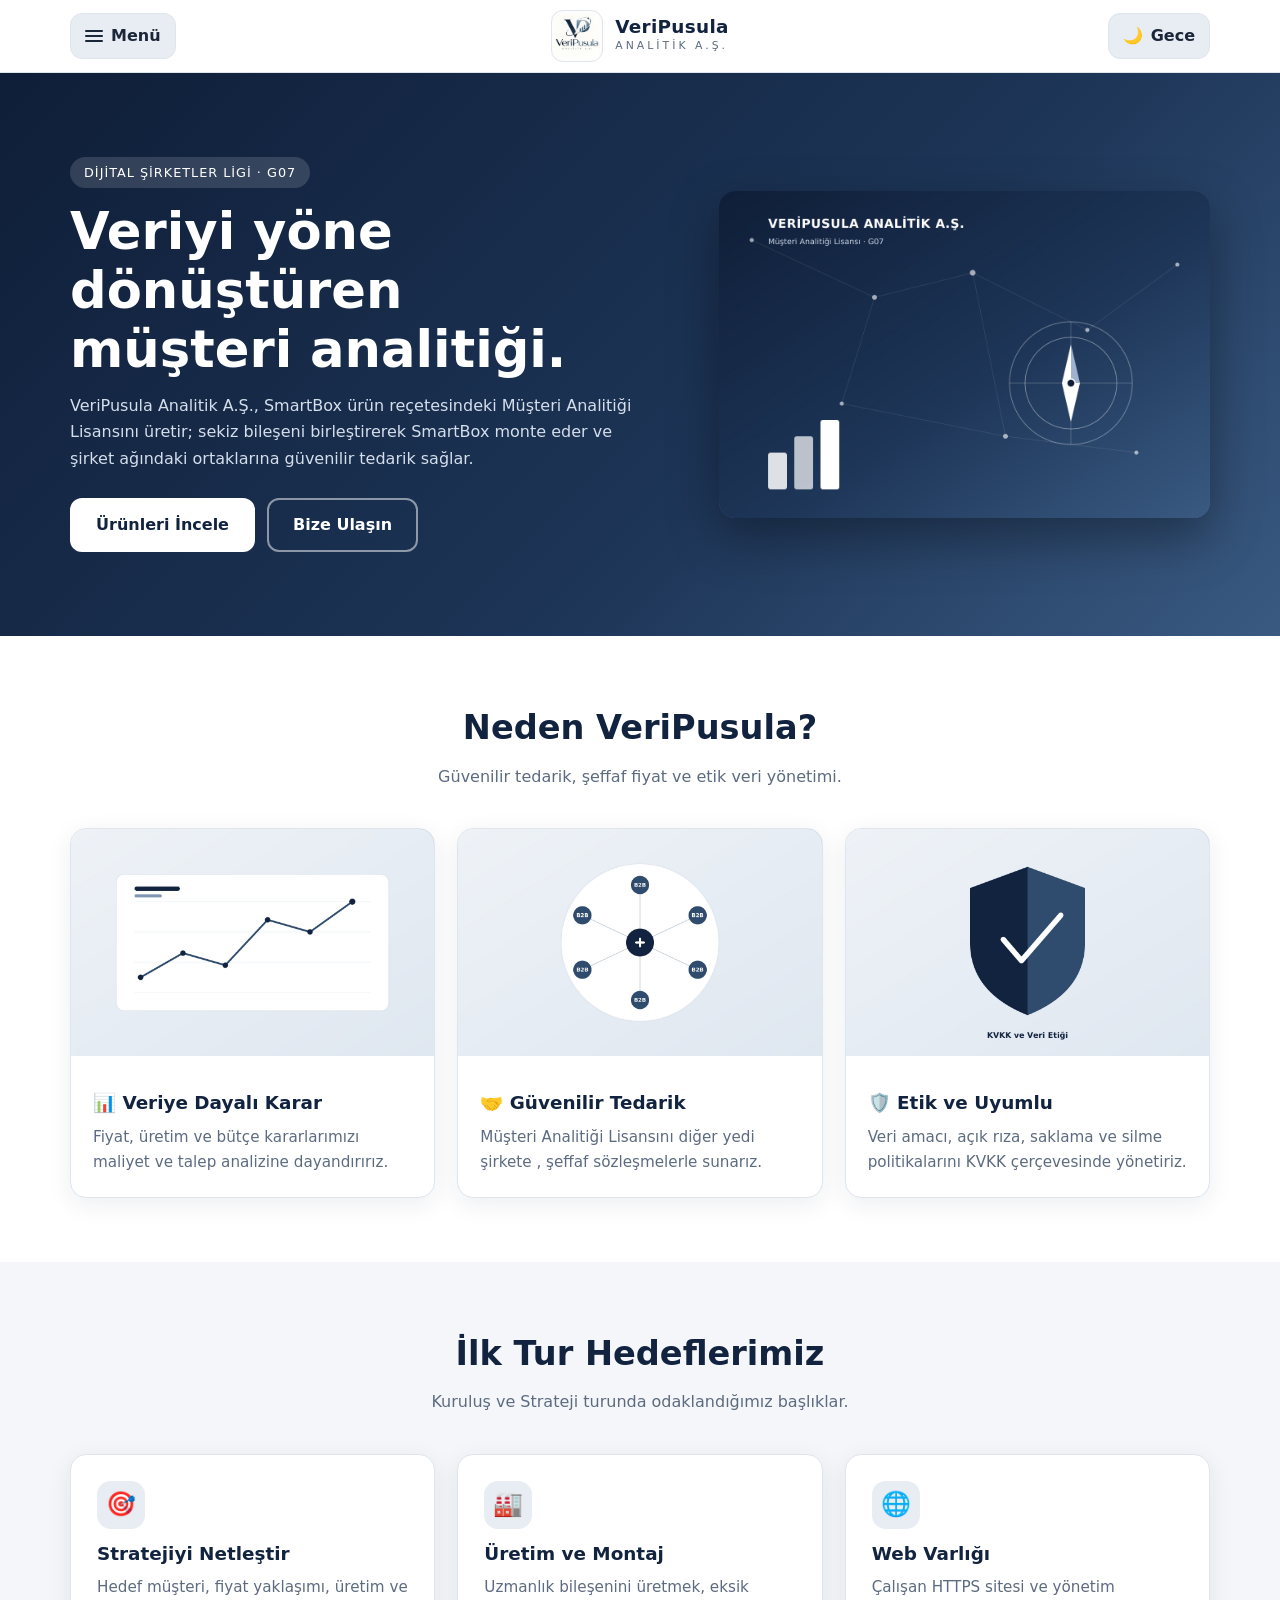
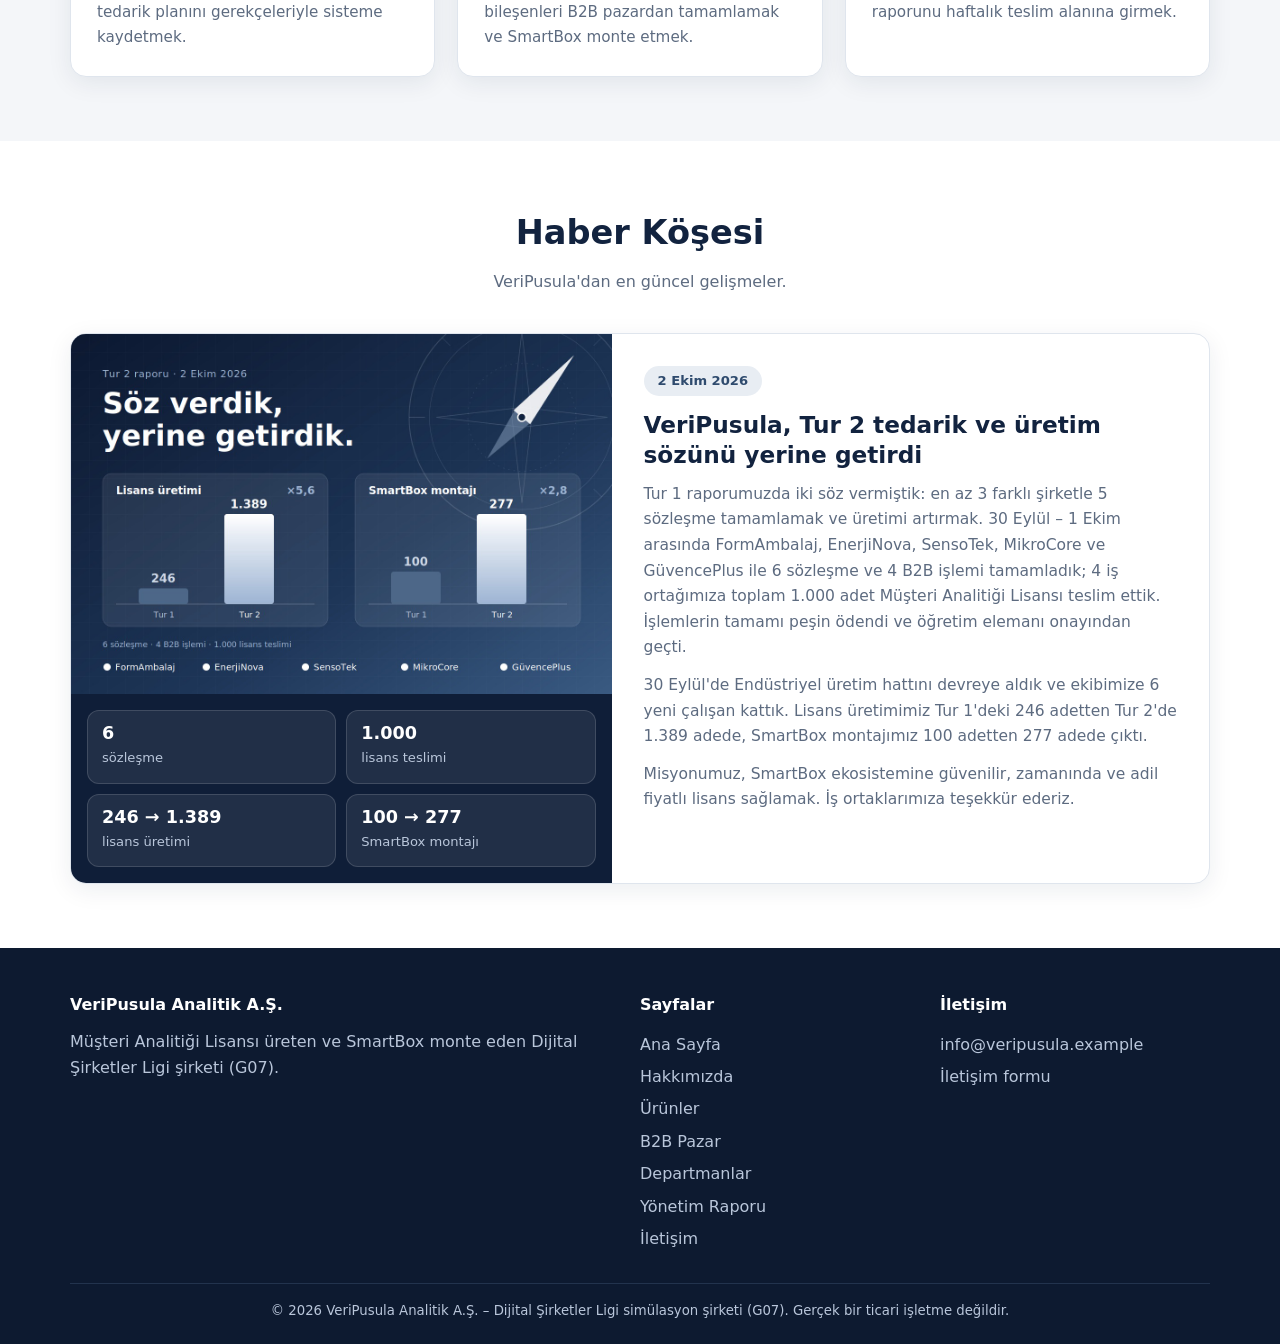
==== commit 920386e1: "Update index.html" ====
--- a/index.html
+++ b/index.html
@@ -37,7 +37,7 @@
   <div class="sec-title reveal"><h2>Neden VeriPusula?</h2><p>Güvenilir tedarik, şeffaf fiyat ve etik veri yönetimi.</p></div>
   <div class="grid g3">
     <article class="card card-img reveal"><figure class="foto" data-label="KART GÖRSELİ 1 – kart1.jpg"><img src="kart1.jpg" alt="Analitik" onerror="this.remove()"></figure><div class="body"><h3>📊 Veriye Dayalı Karar</h3><p>Fiyat, üretim ve bütçe kararlarımızı maliyet ve talep analizine dayandırırız.</p></div></article>
-    <article class="card card-img reveal"><figure class="foto" data-label="KART GÖRSELİ 2 – kart2.jpg"><img src="kart2.jpg" alt="Tedarik" onerror="this.remove()"></figure><div class="body"><h3>🤝 Güvenilir Tedarik</h3><p>Müşteri Analitiği Lisansını, diğer yedi şirkete şeffaf sözleşmelerle sunarız.</p></div></article>
+    <article class="card card-img reveal"><figure class="foto" data-label="KART GÖRSELİ 2 – kart2.jpg"><img src="kart2.jpg" alt="Tedarik" onerror="this.remove()"></figure><div class="body"><h3>🤝 Güvenilir Tedarik</h3><p>Müşteri Analitiği Lisansını diğer yedi şirkete , şeffaf sözleşmelerle sunarız.</p></div></article>
     <article class="card card-img reveal"><figure class="foto" data-label="KART GÖRSELİ 3 – kart3.jpg"><img src="kart3.jpg" alt="Etik" onerror="this.remove()"></figure><div class="body"><h3>🛡️ Etik ve Uyumlu</h3><p>Veri amacı, açık rıza, saklama ve silme politikalarını KVKK çerçevesinde yönetiriz.</p></div></article>
   </div>
 </div></section>
